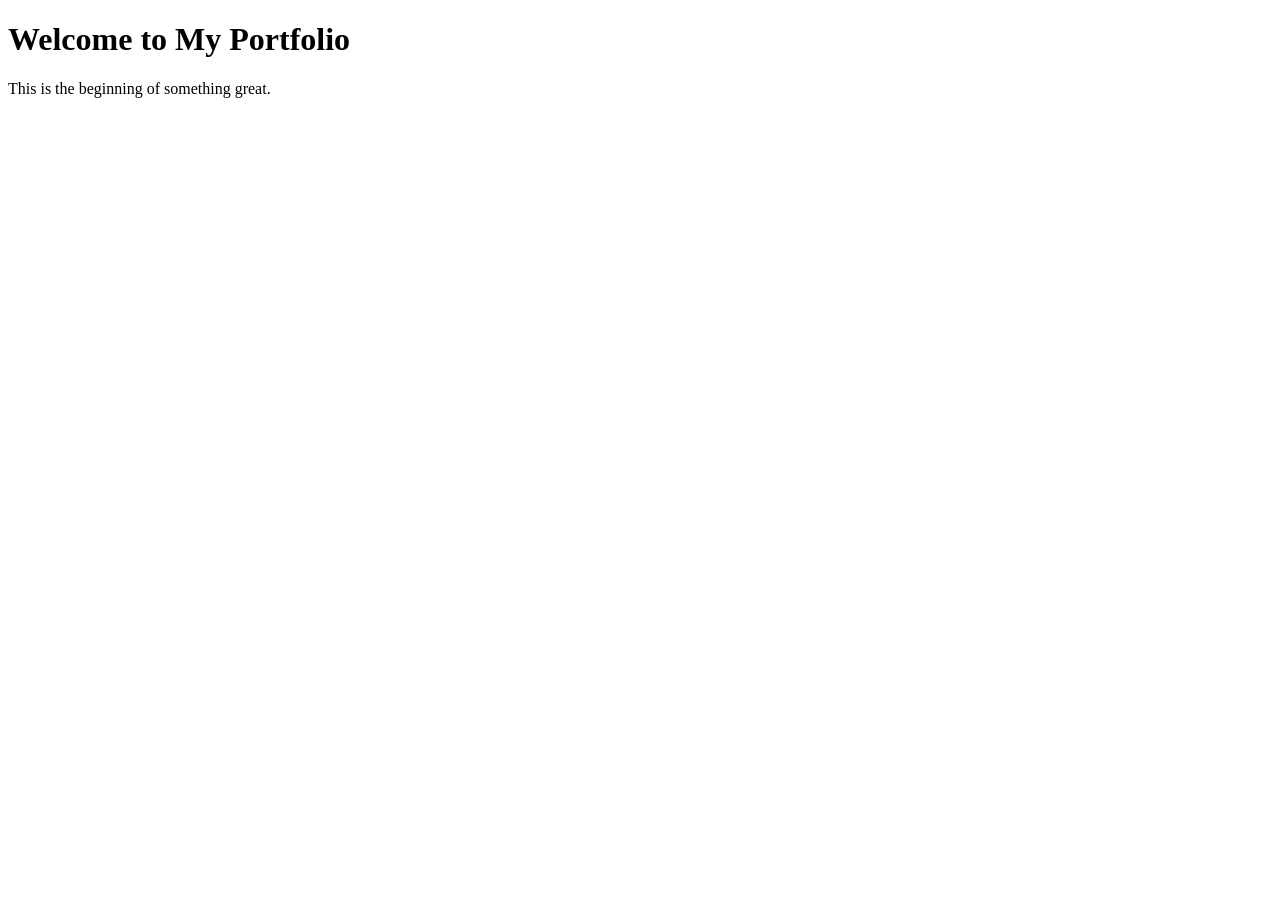
==== index.html @ a2742bb3 "Created index.html" ====
<!DOCTYPE html>
<html lang="en">
<head>
  <meta charset="UTF-8" />
  <title>Dawson Kennedy – Game Dev Portfolio</title>
</head>
<body>
  <h1>Welcome to My Portfolio</h1>
  <p>This is the beginning of something great.</p>
</body>
</html>
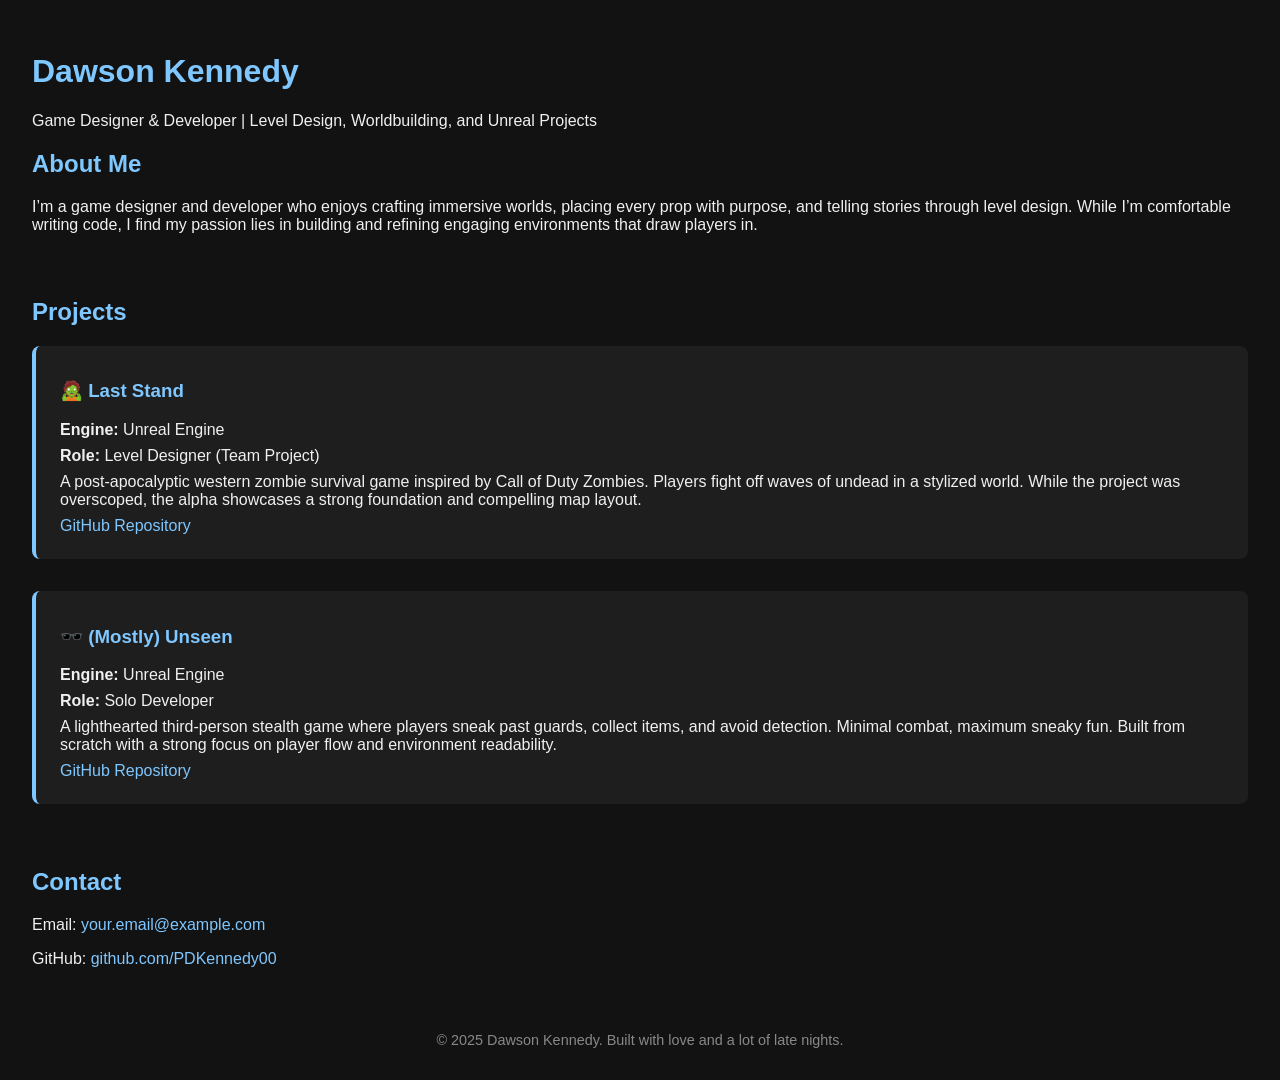
==== commit de43cec7: "Update index.html" ====
--- a/index.html
+++ b/index.html
@@ -2,10 +2,100 @@
 <html lang="en">
 <head>
   <meta charset="UTF-8" />
-  <title>Dawson Kennedy – Game Dev Portfolio</title>
+  <meta name="viewport" content="width=device-width, initial-scale=1.0"/>
+  <title>Dawson Kennedy – Game Developer Portfolio</title>
+  <style>
+    body {
+      margin: 0;
+      padding: 2rem;
+      font-family: 'Segoe UI', sans-serif;
+      background-color: #121212;
+      color: #f0f0f0;
+    }
+
+    h1, h2, h3 {
+      color: #7fc7ff;
+    }
+
+    a {
+      color: #7fc7ff;
+      text-decoration: none;
+    }
+
+    a:hover {
+      text-decoration: underline;
+    }
+
+    .section {
+      margin-bottom: 4rem;
+    }
+
+    .project {
+      background-color: #1e1e1e;
+      padding: 1rem 1.5rem;
+      border-left: 4px solid #7fc7ff;
+      margin-bottom: 2rem;
+      border-radius: 8px;
+    }
+
+    .project p {
+      margin: 0.5rem 0;
+    }
+
+    .footer {
+      text-align: center;
+      font-size: 0.9rem;
+      color: #888;
+      margin-top: 4rem;
+    }
+  </style>
 </head>
 <body>
-  <h1>Welcome to My Portfolio</h1>
-  <p>This is the beginning of something great.</p>
+
+  <h1>Dawson Kennedy</h1>
+  <p>Game Designer & Developer | Level Design, Worldbuilding, and Unreal Projects</p>
+
+  <!-- About Section -->
+  <div class="section" id="about">
+    <h2>About Me</h2>
+    <p>I’m a game designer and developer who enjoys crafting immersive worlds, placing every prop with purpose, and telling stories through level design. While I’m comfortable writing code, I find my passion lies in building and refining engaging environments that draw players in.</p>
+  </div>
+
+  <!-- Projects Section -->
+  <div class="section" id="projects">
+    <h2>Projects</h2>
+
+    <div class="project">
+      <h3>🧟 Last Stand</h3>
+      <p><strong>Engine:</strong> Unreal Engine</p>
+      <p><strong>Role:</strong> Level Designer (Team Project)</p>
+      <p>A post-apocalyptic western zombie survival game inspired by Call of Duty Zombies. Players fight off waves of undead in a stylized world. While the project was overscoped, the alpha showcases a strong foundation and compelling map layout.</p>
+      <p><a href="https://github.com/Justin-Murray555/Gam305RedTeam" target="_blank">GitHub Repository</a></p>
+    </div>
+
+    <div class="project">
+      <h3>🕶️ (Mostly) Unseen</h3>
+      <p><strong>Engine:</strong> Unreal Engine</p>
+      <p><strong>Role:</strong> Solo Developer</p>
+      <p>A lighthearted third-person stealth game where players sneak past guards, collect items, and avoid detection. Minimal combat, maximum sneaky fun. Built from scratch with a strong focus on player flow and environment readability.</p>
+      <p><a href="https://github.com/PDKennedy00/GAM303" target="_blank">GitHub Repository</a></p>
+    </div>
+
+    <!-- Add more project blocks here as needed -->
+  </div>
+
+  <!-- Contact Section -->
+  <div class="section" id="contact">
+    <h2>Contact</h2>
+    <p>Email: <a href="mailto:pdkennedy87@gmail.com">your.email@example.com</a></p>
+    <p>GitHub: <a href="https://github.com/PDKennedy00" target="_blank">github.com/PDKennedy00</a></p>
+    <!-- Optional: Add LinkedIn or Itch.io here -->
+  </div>
+
+  <div class="footer">
+    &copy; 2025 Dawson Kennedy. Built with love and a lot of late nights.
+  </div>
+
 </body>
 </html>
+
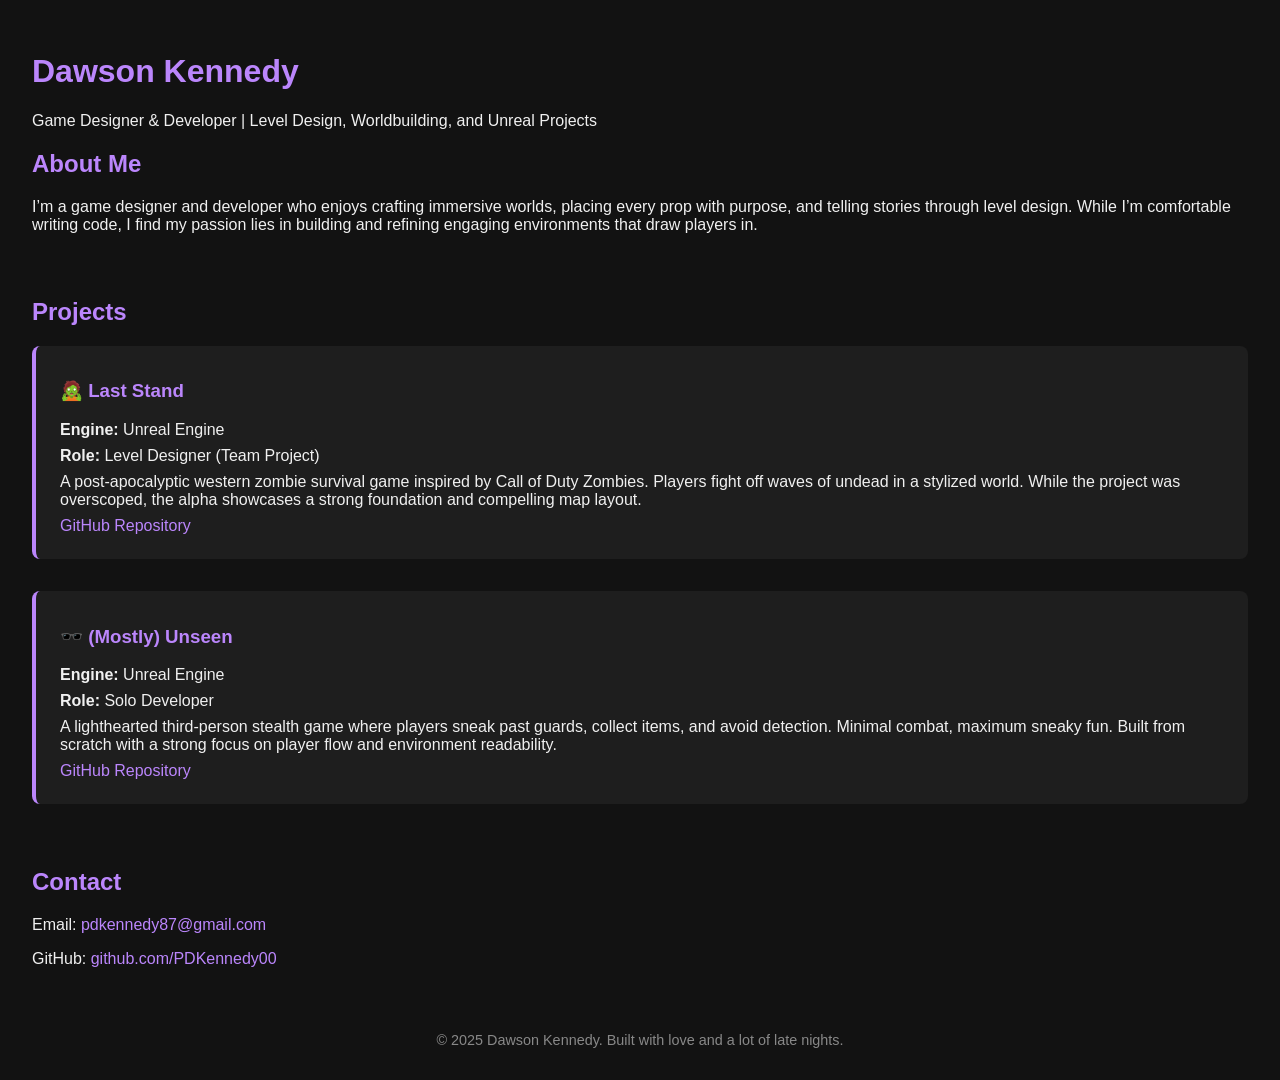
==== commit 42ac1838: "Update index.html" ====
--- a/index.html
+++ b/index.html
@@ -5,50 +5,51 @@
   <meta name="viewport" content="width=device-width, initial-scale=1.0"/>
   <title>Dawson Kennedy – Game Developer Portfolio</title>
   <style>
-    body {
-      margin: 0;
-      padding: 2rem;
-      font-family: 'Segoe UI', sans-serif;
-      background-color: #121212;
-      color: #f0f0f0;
-    }
+  body {
+    margin: 0;
+    padding: 2rem;
+    font-family: 'Segoe UI', sans-serif;
+    background-color: #121212;
+    color: #f0f0f0;
+  }
 
-    h1, h2, h3 {
-      color: #7fc7ff;
-    }
+  h1, h2, h3 {
+    color: #bb86fc;
+  }
 
-    a {
-      color: #7fc7ff;
-      text-decoration: none;
-    }
+  a {
+    color: #bb86fc;
+    text-decoration: none;
+  }
 
-    a:hover {
-      text-decoration: underline;
-    }
+  a:hover {
+    color: #d6a4ff;
+    text-decoration: underline;
+  }
 
-    .section {
-      margin-bottom: 4rem;
-    }
+  .section {
+    margin-bottom: 4rem;
+  }
 
-    .project {
-      background-color: #1e1e1e;
-      padding: 1rem 1.5rem;
-      border-left: 4px solid #7fc7ff;
-      margin-bottom: 2rem;
-      border-radius: 8px;
-    }
+  .project {
+    background-color: #1e1e1e;
+    padding: 1rem 1.5rem;
+    border-left: 4px solid #bb86fc;
+    margin-bottom: 2rem;
+    border-radius: 8px;
+  }
 
-    .project p {
-      margin: 0.5rem 0;
-    }
+  .project p {
+    margin: 0.5rem 0;
+  }
 
-    .footer {
-      text-align: center;
-      font-size: 0.9rem;
-      color: #888;
-      margin-top: 4rem;
-    }
-  </style>
+  .footer {
+    text-align: center;
+    font-size: 0.9rem;
+    color: #888;
+    margin-top: 4rem;
+  }
+</style>
 </head>
 <body>
 
@@ -87,7 +88,7 @@
   <!-- Contact Section -->
   <div class="section" id="contact">
     <h2>Contact</h2>
-    <p>Email: <a href="mailto:pdkennedy87@gmail.com">your.email@example.com</a></p>
+    <p>Email: <a href="mailto:pdkennedy87@gmail.com">pdkennedy87@gmail.com</a></p>
     <p>GitHub: <a href="https://github.com/PDKennedy00" target="_blank">github.com/PDKennedy00</a></p>
     <!-- Optional: Add LinkedIn or Itch.io here -->
   </div>
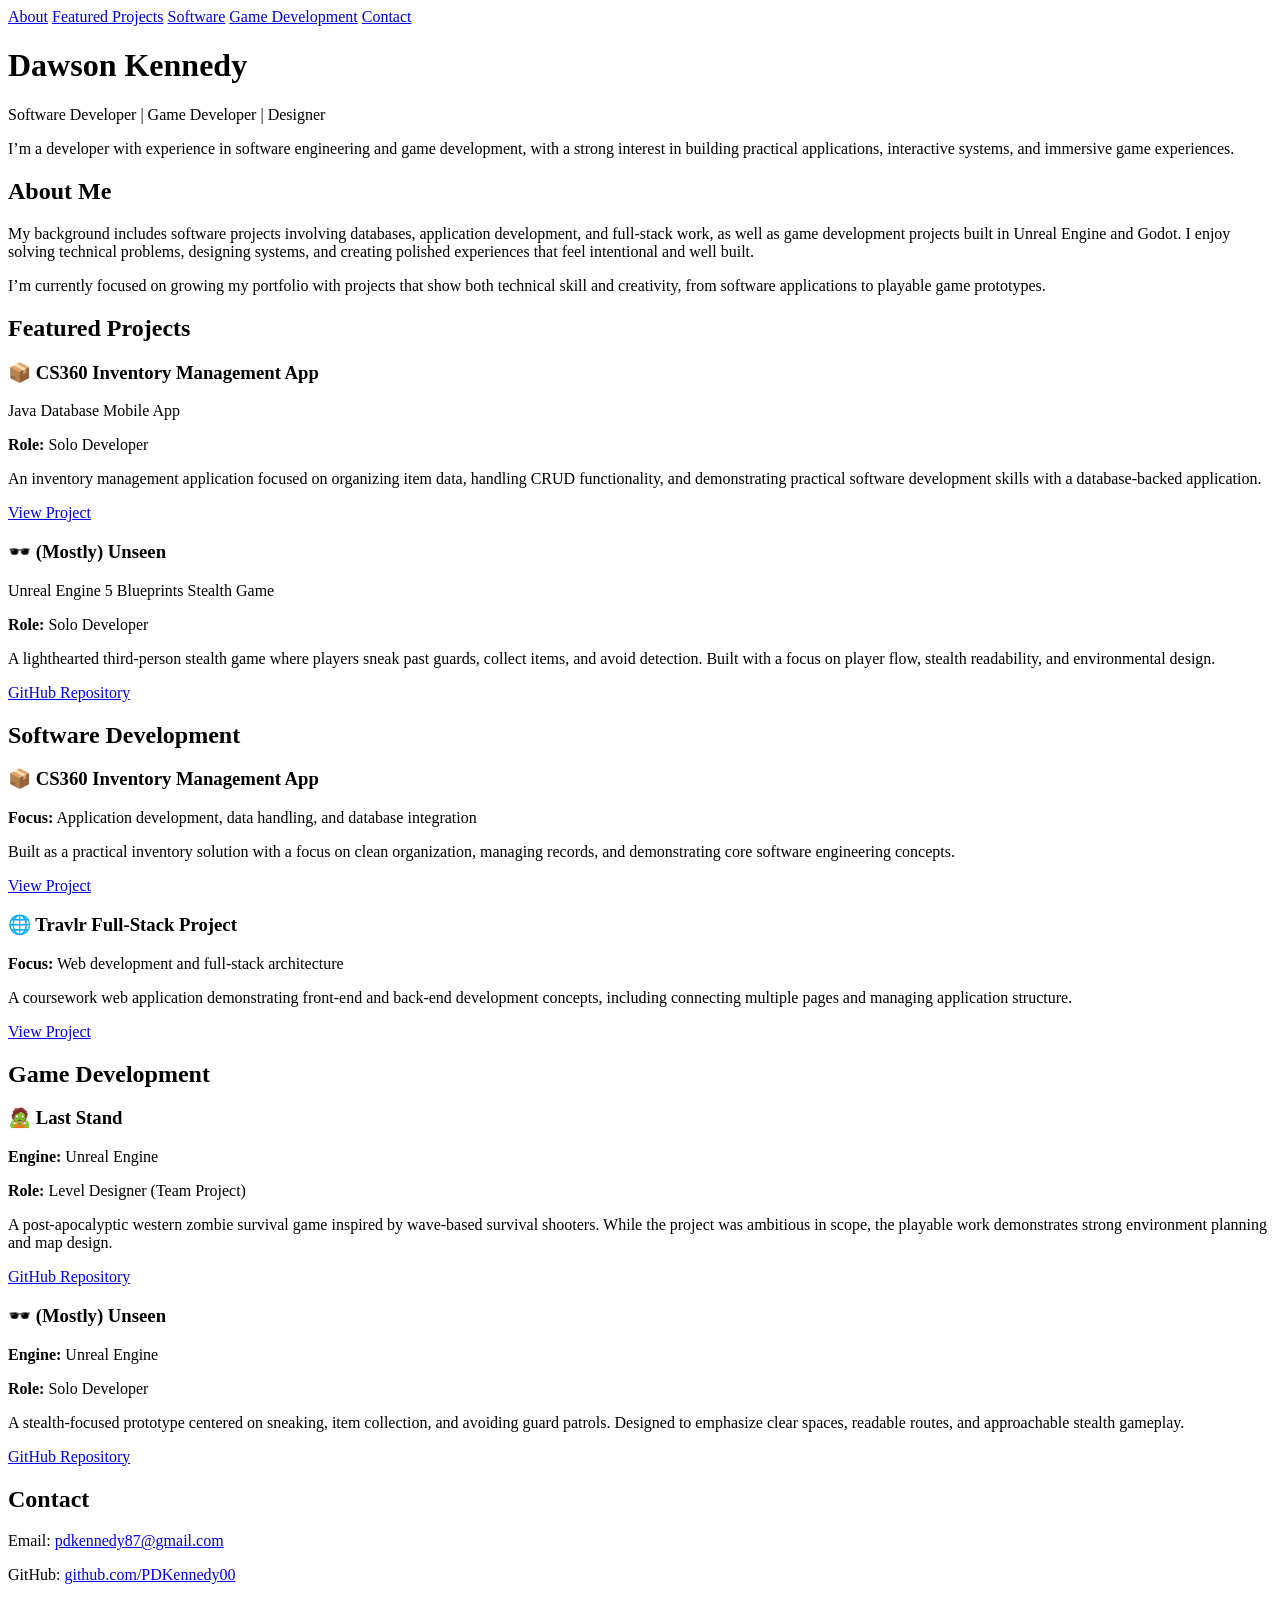
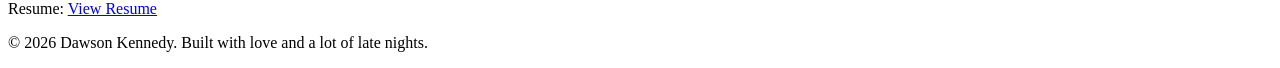
==== commit 4410ef01: "index.html" ====
--- a/index.html
+++ b/index.html
@@ -3,100 +3,131 @@
 <head>
   <meta charset="UTF-8" />
   <meta name="viewport" content="width=device-width, initial-scale=1.0"/>
-  <title>Dawson Kennedy – Game Developer Portfolio</title>
-  <style>
-  body {
-    margin: 0;
-    padding: 2rem;
-    font-family: 'Segoe UI', sans-serif;
-    background-color: #121212;
-    color: #f0f0f0;
-  }
-
-  h1, h2, h3 {
-    color: #bb86fc;
-  }
-
-  a {
-    color: #bb86fc;
-    text-decoration: none;
-  }
-
-  a:hover {
-    color: #d6a4ff;
-    text-decoration: underline;
-  }
-
-  .section {
-    margin-bottom: 4rem;
-  }
-
-  .project {
-    background-color: #1e1e1e;
-    padding: 1rem 1.5rem;
-    border-left: 4px solid #bb86fc;
-    margin-bottom: 2rem;
-    border-radius: 8px;
-  }
-
-  .project p {
-    margin: 0.5rem 0;
-  }
-
-  .footer {
-    text-align: center;
-    font-size: 0.9rem;
-    color: #888;
-    margin-top: 4rem;
-  }
-</style>
+  <title>Dawson Kennedy – Developer Portfolio</title>
+  <link rel="stylesheet" href="style.css" />
 </head>
 <body>
 
-  <h1>Dawson Kennedy</h1>
-  <p>Game Designer & Developer | Level Design, Worldbuilding, and Unreal Projects</p>
+  <nav class="nav">
+    <a href="#about">About</a>
+    <a href="#featured">Featured Projects</a>
+    <a href="#software">Software</a>
+    <a href="#games">Game Development</a>
+    <a href="#contact">Contact</a>
+  </nav>
 
-  <!-- About Section -->
-  <div class="section" id="about">
-    <h2>About Me</h2>
-    <p>I’m a game designer and developer who enjoys crafting immersive worlds, placing every prop with purpose, and telling stories through level design. While I’m comfortable writing code, I find my passion lies in building and refining engaging environments that draw players in.</p>
-  </div>
+  <header class="hero">
+    <h1>Dawson Kennedy</h1>
+    <p class="hero-subtitle">Software Developer | Game Developer | Designer</p>
+    <p class="hero-text">
+      I’m a developer with experience in software engineering and game development, with a strong interest in building practical applications, interactive systems, and immersive game experiences.
+    </p>
+  </header>
 
-  <!-- Projects Section -->
-  <div class="section" id="projects">
-    <h2>Projects</h2>
+  <main>
+    <section class="section" id="about">
+      <h2>About Me</h2>
+      <p>
+        My background includes software projects involving databases, application development, and full-stack work, as well as game development projects built in Unreal Engine and Godot. I enjoy solving technical problems, designing systems, and creating polished experiences that feel intentional and well built.
+      </p>
+      <p>
+        I’m currently focused on growing my portfolio with projects that show both technical skill and creativity, from software applications to playable game prototypes.
+      </p>
+    </section>
 
-    <div class="project">
-      <h3>🧟 Last Stand</h3>
-      <p><strong>Engine:</strong> Unreal Engine</p>
-      <p><strong>Role:</strong> Level Designer (Team Project)</p>
-      <p>A post-apocalyptic western zombie survival game inspired by Call of Duty Zombies. Players fight off waves of undead in a stylized world. While the project was overscoped, the alpha showcases a strong foundation and compelling map layout.</p>
-      <p><a href="https://github.com/Justin-Murray555/Gam305RedTeam" target="_blank">GitHub Repository</a></p>
-    </div>
+    <section class="section" id="featured">
+      <h2>Featured Projects</h2>
 
-    <div class="project">
-      <h3>🕶️ (Mostly) Unseen</h3>
-      <p><strong>Engine:</strong> Unreal Engine</p>
-      <p><strong>Role:</strong> Solo Developer</p>
-      <p>A lighthearted third-person stealth game where players sneak past guards, collect items, and avoid detection. Minimal combat, maximum sneaky fun. Built from scratch with a strong focus on player flow and environment readability.</p>
-      <p><a href="https://github.com/PDKennedy00/GAM303" target="_blank">GitHub Repository</a></p>
-    </div>
+      <div class="project">
+        <h3>📦 CS360 Inventory Management App</h3>
+        <div class="tags">
+          <span class="tag">Java</span>
+          <span class="tag">Database</span>
+          <span class="tag">Mobile App</span>
+        </div>
+        <p><strong>Role:</strong> Solo Developer</p>
+        <p>
+          An inventory management application focused on organizing item data, handling CRUD functionality, and demonstrating practical software development skills with a database-backed application.
+        </p>
+        <p><a href="YOUR_CS360_LINK_HERE" target="_blank">View Project</a></p>
+      </div>
 
-    <!-- Add more project blocks here as needed -->
-  </div>
+      <div class="project">
+        <h3>🕶️ (Mostly) Unseen</h3>
+        <div class="tags">
+          <span class="tag">Unreal Engine 5</span>
+          <span class="tag">Blueprints</span>
+          <span class="tag">Stealth Game</span>
+        </div>
+        <p><strong>Role:</strong> Solo Developer</p>
+        <p>
+          A lighthearted third-person stealth game where players sneak past guards, collect items, and avoid detection. Built with a focus on player flow, stealth readability, and environmental design.
+        </p>
+        <p><a href="https://github.com/PDKennedy00/GAM303" target="_blank">GitHub Repository</a></p>
+      </div>
 
-  <!-- Contact Section -->
-  <div class="section" id="contact">
-    <h2>Contact</h2>
-    <p>Email: <a href="mailto:pdkennedy87@gmail.com">pdkennedy87@gmail.com</a></p>
-    <p>GitHub: <a href="https://github.com/PDKennedy00" target="_blank">github.com/PDKennedy00</a></p>
-    <!-- Optional: Add LinkedIn or Itch.io here -->
-  </div>
+    </section>
 
-  <div class="footer">
-    &copy; 2025 Dawson Kennedy. Built with love and a lot of late nights.
-  </div>
+    <section class="section" id="software">
+      <h2>Software Development</h2>
+
+      <div class="project">
+        <h3>📦 CS360 Inventory Management App</h3>
+        <p><strong>Focus:</strong> Application development, data handling, and database integration</p>
+        <p>
+          Built as a practical inventory solution with a focus on clean organization, managing records, and demonstrating core software engineering concepts.
+        </p>
+        <p><a href="YOUR_CS360_LINK_HERE" target="_blank">View Project</a></p>
+      </div>
+
+      <div class="project">
+        <h3>🌐 Travlr Full-Stack Project</h3>
+        <p><strong>Focus:</strong> Web development and full-stack architecture</p>
+        <p>
+          A coursework web application demonstrating front-end and back-end development concepts, including connecting multiple pages and managing application structure.
+        </p>
+        <p><a href="YOUR_TRAVLR_LINK_HERE" target="_blank">View Project</a></p>
+      </div>
+      
+    </section>
+
+    <section class="section" id="games">
+      <h2>Game Development</h2>
+
+      <div class="project">
+        <h3>🧟 Last Stand</h3>
+        <p><strong>Engine:</strong> Unreal Engine</p>
+        <p><strong>Role:</strong> Level Designer (Team Project)</p>
+        <p>
+          A post-apocalyptic western zombie survival game inspired by wave-based survival shooters. While the project was ambitious in scope, the playable work demonstrates strong environment planning and map design.
+        </p>
+        <p><a href="https://github.com/Justin-Murray555/Gam305RedTeam" target="_blank">GitHub Repository</a></p>
+      </div>
+
+      <div class="project">
+        <h3>🕶️ (Mostly) Unseen</h3>
+        <p><strong>Engine:</strong> Unreal Engine</p>
+        <p><strong>Role:</strong> Solo Developer</p>
+        <p>
+          A stealth-focused prototype centered on sneaking, item collection, and avoiding guard patrols. Designed to emphasize clear spaces, readable routes, and approachable stealth gameplay.
+        </p>
+        <p><a href="https://github.com/PDKennedy00/GAM303" target="_blank">GitHub Repository</a></p>
+      </div>
+    </section>
+
+    <section class="section" id="contact">
+      <h2>Contact</h2>
+      <p>Email: <a href="mailto:pdkennedy87@gmail.com">pdkennedy87@gmail.com</a></p>
+      <p>GitHub: <a href="https://github.com/PDKennedy00" target="_blank">github.com/PDKennedy00</a></p>
+      <p>Resume: <a href="YOUR_RESUME_LINK_HERE" target="_blank">View Resume</a></p>
+    </section>
+  </main>
+
+  <footer class="footer">
+    <p>&copy; 2026 Dawson Kennedy. Built with love and a lot of late nights.</p>
+  </footer>
 
 </body>
 </html>
+</html>
 
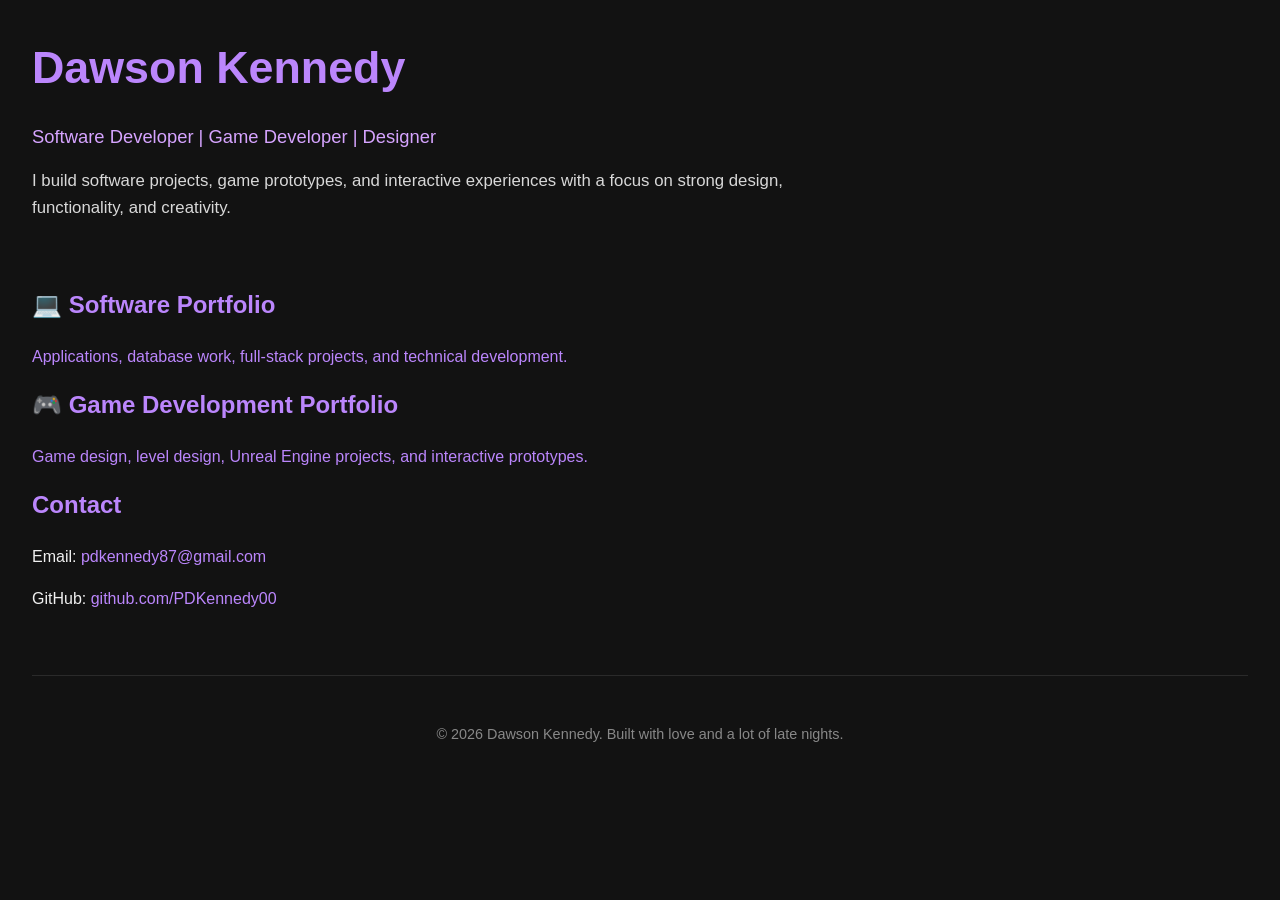
==== commit 77542641: "index.html" ====
--- a/index.html
+++ b/index.html
@@ -3,130 +3,39 @@
 <head>
   <meta charset="UTF-8" />
   <meta name="viewport" content="width=device-width, initial-scale=1.0"/>
-  <title>Dawson Kennedy – Developer Portfolio</title>
+  <title>Dawson Kennedy – Portfolio Hub</title>
   <link rel="stylesheet" href="style.css" />
 </head>
 <body>
-
-  <nav class="nav">
-    <a href="#about">About</a>
-    <a href="#featured">Featured Projects</a>
-    <a href="#software">Software</a>
-    <a href="#games">Game Development</a>
-    <a href="#contact">Contact</a>
-  </nav>
-
   <header class="hero">
     <h1>Dawson Kennedy</h1>
     <p class="hero-subtitle">Software Developer | Game Developer | Designer</p>
     <p class="hero-text">
-      I’m a developer with experience in software engineering and game development, with a strong interest in building practical applications, interactive systems, and immersive game experiences.
+      I build software projects, game prototypes, and interactive experiences with a focus on strong design, functionality, and creativity.
     </p>
   </header>
 
-  <main>
-    <section class="section" id="about">
-      <h2>About Me</h2>
-      <p>
-        My background includes software projects involving databases, application development, and full-stack work, as well as game development projects built in Unreal Engine and Godot. I enjoy solving technical problems, designing systems, and creating polished experiences that feel intentional and well built.
-      </p>
-      <p>
-        I’m currently focused on growing my portfolio with projects that show both technical skill and creativity, from software applications to playable game prototypes.
-      </p>
-    </section>
+  <main class="hub-container">
+    <a class="hub-card" href="software.html">
+      <h2>💻 Software Portfolio</h2>
+      <p>Applications, database work, full-stack projects, and technical development.</p>
+    </a>
 
-    <section class="section" id="featured">
-      <h2>Featured Projects</h2>
+    <a class="hub-card" href="games.html">
+      <h2>🎮 Game Development Portfolio</h2>
+      <p>Game design, level design, Unreal Engine projects, and interactive prototypes.</p>
+    </a>
+  </main>
 
-      <div class="project">
-        <h3>📦 CS360 Inventory Management App</h3>
-        <div class="tags">
-          <span class="tag">Java</span>
-          <span class="tag">Database</span>
-          <span class="tag">Mobile App</span>
-        </div>
-        <p><strong>Role:</strong> Solo Developer</p>
-        <p>
-          An inventory management application focused on organizing item data, handling CRUD functionality, and demonstrating practical software development skills with a database-backed application.
-        </p>
-        <p><a href="YOUR_CS360_LINK_HERE" target="_blank">View Project</a></p>
-      </div>
-
-      <div class="project">
-        <h3>🕶️ (Mostly) Unseen</h3>
-        <div class="tags">
-          <span class="tag">Unreal Engine 5</span>
-          <span class="tag">Blueprints</span>
-          <span class="tag">Stealth Game</span>
-        </div>
-        <p><strong>Role:</strong> Solo Developer</p>
-        <p>
-          A lighthearted third-person stealth game where players sneak past guards, collect items, and avoid detection. Built with a focus on player flow, stealth readability, and environmental design.
-        </p>
-        <p><a href="https://github.com/PDKennedy00/GAM303" target="_blank">GitHub Repository</a></p>
-      </div>
-
-    </section>
-
-    <section class="section" id="software">
-      <h2>Software Development</h2>
-
-      <div class="project">
-        <h3>📦 CS360 Inventory Management App</h3>
-        <p><strong>Focus:</strong> Application development, data handling, and database integration</p>
-        <p>
-          Built as a practical inventory solution with a focus on clean organization, managing records, and demonstrating core software engineering concepts.
-        </p>
-        <p><a href="YOUR_CS360_LINK_HERE" target="_blank">View Project</a></p>
-      </div>
-
-      <div class="project">
-        <h3>🌐 Travlr Full-Stack Project</h3>
-        <p><strong>Focus:</strong> Web development and full-stack architecture</p>
-        <p>
-          A coursework web application demonstrating front-end and back-end development concepts, including connecting multiple pages and managing application structure.
-        </p>
-        <p><a href="YOUR_TRAVLR_LINK_HERE" target="_blank">View Project</a></p>
-      </div>
-      
-    </section>
-
-    <section class="section" id="games">
-      <h2>Game Development</h2>
-
-      <div class="project">
-        <h3>🧟 Last Stand</h3>
-        <p><strong>Engine:</strong> Unreal Engine</p>
-        <p><strong>Role:</strong> Level Designer (Team Project)</p>
-        <p>
-          A post-apocalyptic western zombie survival game inspired by wave-based survival shooters. While the project was ambitious in scope, the playable work demonstrates strong environment planning and map design.
-        </p>
-        <p><a href="https://github.com/Justin-Murray555/Gam305RedTeam" target="_blank">GitHub Repository</a></p>
-      </div>
-
-      <div class="project">
-        <h3>🕶️ (Mostly) Unseen</h3>
-        <p><strong>Engine:</strong> Unreal Engine</p>
-        <p><strong>Role:</strong> Solo Developer</p>
-        <p>
-          A stealth-focused prototype centered on sneaking, item collection, and avoiding guard patrols. Designed to emphasize clear spaces, readable routes, and approachable stealth gameplay.
-        </p>
-        <p><a href="https://github.com/PDKennedy00/GAM303" target="_blank">GitHub Repository</a></p>
-      </div>
-    </section>
-
-    <section class="section" id="contact">
-      <h2>Contact</h2>
-      <p>Email: <a href="mailto:pdkennedy87@gmail.com">pdkennedy87@gmail.com</a></p>
-      <p>GitHub: <a href="https://github.com/PDKennedy00" target="_blank">github.com/PDKennedy00</a></p>
-      <p>Resume: <a href="YOUR_RESUME_LINK_HERE" target="_blank">View Resume</a></p>
-    </section>
-  </main>
+  <section class="section contact-section">
+    <h2>Contact</h2>
+    <p>Email: <a href="mailto:pdkennedy87@gmail.com">pdkennedy87@gmail.com</a></p>
+    <p>GitHub: <a href="https://github.com/PDKennedy00" target="_blank">github.com/PDKennedy00</a></p>
+  </section>
 
   <footer class="footer">
     <p>&copy; 2026 Dawson Kennedy. Built with love and a lot of late nights.</p>
   </footer>
-
 </body>
 </html>
 </html>
--- a/style.css
+++ b/style.css
@@ -0,0 +1,132 @@
+* {
+  box-sizing: border-box;
+}
+
+html {
+  scroll-behavior: smooth;
+}
+
+body {
+  margin: 0;
+  padding: 2rem;
+  font-family: "Segoe UI", sans-serif;
+  background-color: #121212;
+  color: #f0f0f0;
+  line-height: 1.6;
+}
+
+h1,
+h2,
+h3 {
+  color: #bb86fc;
+  margin-top: 0;
+}
+
+a {
+  color: #bb86fc;
+  text-decoration: none;
+  transition: color 0.2s ease;
+}
+
+a:hover {
+  color: #d6a4ff;
+  text-decoration: underline;
+}
+
+.nav {
+  display: flex;
+  flex-wrap: wrap;
+  gap: 1.5rem;
+  margin-bottom: 3rem;
+  padding-bottom: 1rem;
+  border-bottom: 1px solid #2a2a2a;
+}
+
+.nav a {
+  font-weight: 600;
+}
+
+.hero {
+  margin-bottom: 4rem;
+  max-width: 900px;
+}
+
+.hero h1 {
+  font-size: 2.8rem;
+  margin-bottom: 0.5rem;
+}
+
+.hero-subtitle {
+  font-size: 1.15rem;
+  color: #d6a4ff;
+  margin-bottom: 1rem;
+}
+
+.hero-text {
+  font-size: 1.05rem;
+  color: #d8d8d8;
+  max-width: 800px;
+}
+
+.section {
+  margin-bottom: 4rem;
+}
+
+.section h2 {
+  margin-bottom: 1.25rem;
+}
+
+.project {
+  background-color: #1e1e1e;
+  padding: 1.25rem 1.5rem;
+  border-left: 4px solid #bb86fc;
+  margin-bottom: 2rem;
+  border-radius: 10px;
+  box-shadow: 0 0 0 1px rgba(255, 255, 255, 0.03);
+}
+
+.project p {
+  margin: 0.5rem 0;
+}
+
+.tags {
+  margin-bottom: 0.75rem;
+}
+
+.tag {
+  display: inline-block;
+  background-color: #2a2a2a;
+  color: #d6a4ff;
+  padding: 0.3rem 0.7rem;
+  border-radius: 999px;
+  font-size: 0.85rem;
+  margin-right: 0.5rem;
+  margin-bottom: 0.5rem;
+}
+
+.footer {
+  text-align: center;
+  font-size: 0.9rem;
+  color: #888;
+  margin-top: 4rem;
+  padding-top: 2rem;
+  border-top: 1px solid #2a2a2a;
+}
+
+@media (max-width: 768px) {
+  body {
+    padding: 1.25rem;
+  }
+
+  .hero h1 {
+    font-size: 2.2rem;
+  }
+
+  .nav {
+    gap: 1rem;
+  }
+
+  .project {
+    padding: 1rem 1.1rem;
+  }
+}
